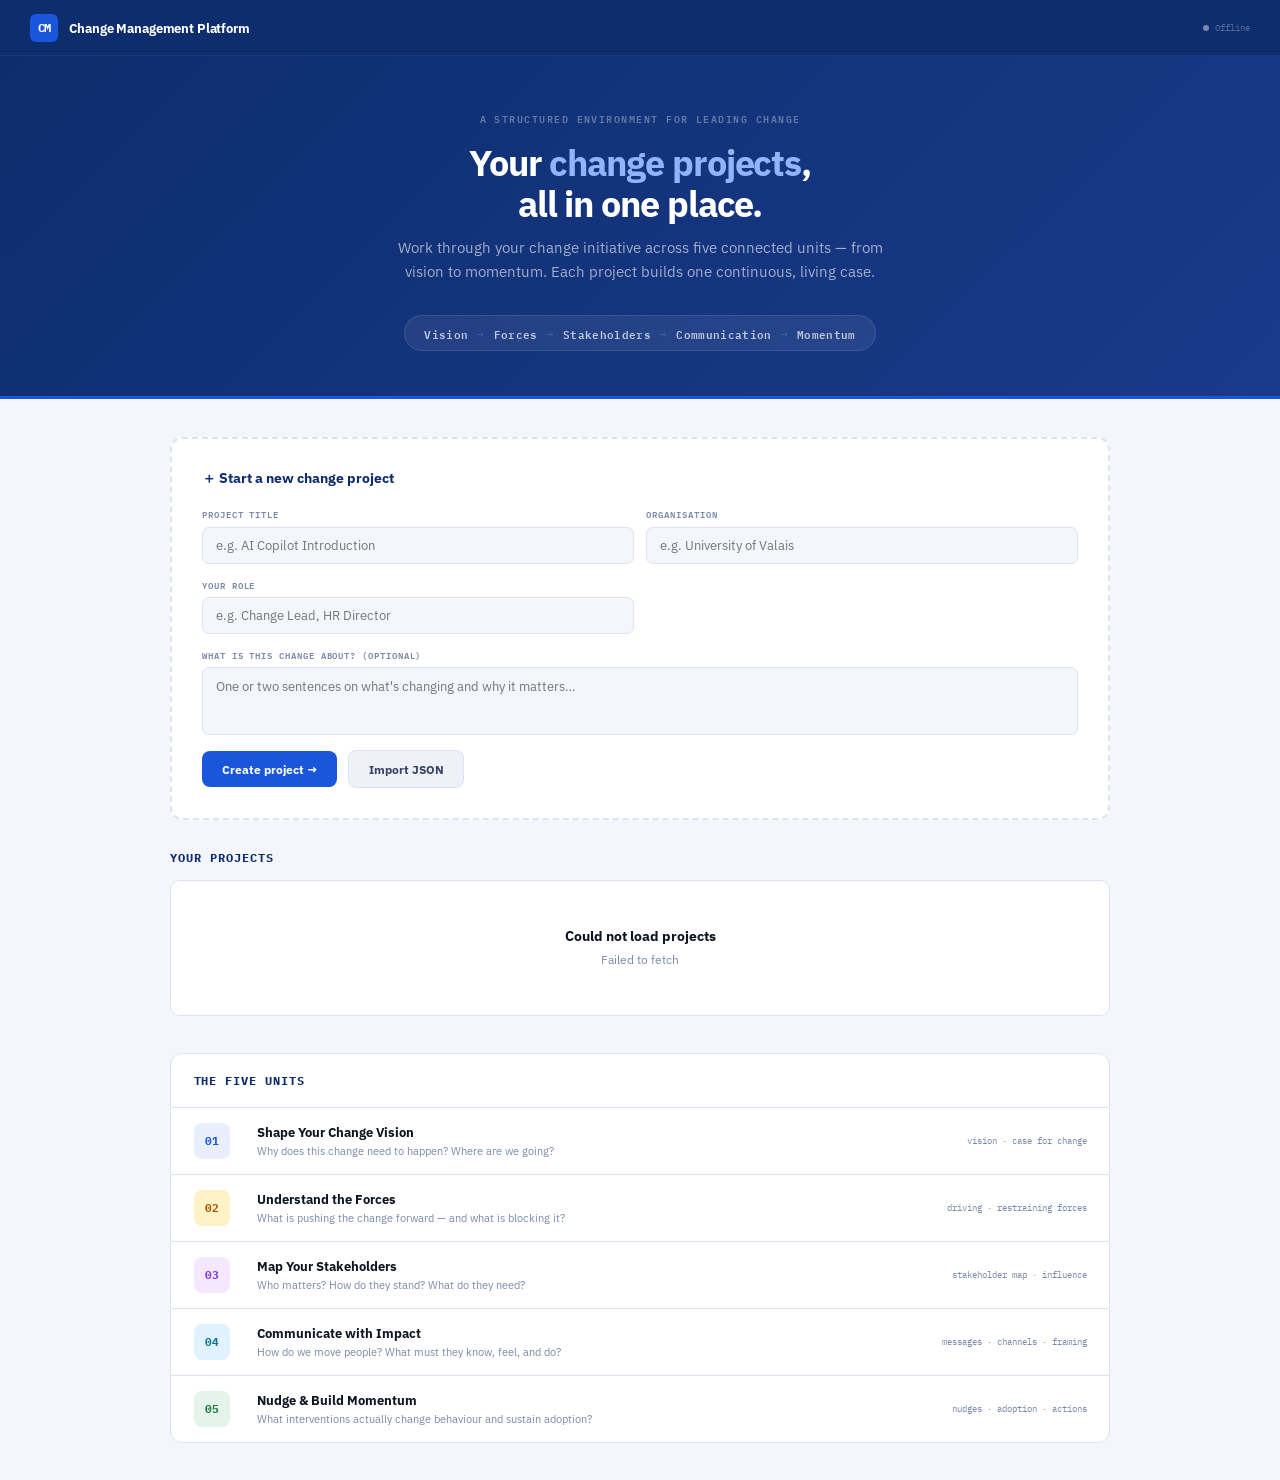
==== index.html @ e0fa2a68 "Add files via upload" ====
<!DOCTYPE html>
<html lang="en">
<head>
<meta charset="UTF-8">
<meta name="viewport" content="width=device-width, initial-scale=1.0">
<title>Change Management Platform</title>
<link rel="preconnect" href="https://fonts.googleapis.com">
<link rel="preconnect" href="https://fonts.gstatic.com" crossorigin>
<link href="https://fonts.googleapis.com/css2?family=IBM+Plex+Mono:wght@400;500;600&family=IBM+Plex+Sans:wght@300;400;500;600;700&display=swap" rel="stylesheet">
<style>
:root {
  --navy:      #0d2d6e;
  --blue:      #1a56db;
  --blue-dk:   #1244b8;
  --blue-lt:   #e8eefb;
  --text:      #0f1623;
  --body:      #3a4460;
  --muted:     #7a8aaa;
  --rule:      #dde3f0;
  --bg:        #f4f6fb;
  --surface:   #ffffff;
  --bg-grey:   #eef1f8;
  --support:   #1a7a3a;
  --support-lt:#e4f4ea;
  --resist:    #c0392b;
  --resist-lt: #fde8e8;
  --amber:     #b45309;
  --amber-lt:  #fef3c7;
  --sans: 'IBM Plex Sans', system-ui, sans-serif;
  --mono: 'IBM Plex Mono', monospace;
}
*, *::before, *::after { box-sizing: border-box; margin: 0; padding: 0; }
html { font-size: 15px; scroll-behavior: smooth; }
body { font-family: var(--sans); background: var(--bg); color: var(--text); -webkit-font-smoothing: antialiased; min-height: 100vh; }

/* ── NAV ── */
nav {
  background: var(--navy); height: 56px; padding: 0 2rem;
  display: flex; align-items: center; justify-content: space-between;
  border-bottom: 1px solid rgba(255,255,255,0.06); position: sticky; top: 0; z-index: 50;
}
.nav-brand { display: flex; align-items: center; gap: 0.75rem; }
.nav-logo {
  width: 28px; height: 28px; background: var(--blue);
  border-radius: 6px; display: flex; align-items: center; justify-content: center;
  font-size: 0.8rem; font-weight: 800; color: #fff; font-family: var(--mono);
  letter-spacing: -0.05em;
}
.nav-name { font-size: 0.88rem; font-weight: 700; color: #fff; letter-spacing: -0.01em; }
.nav-right { display: flex; align-items: center; gap: 0.75rem; }
.nav-status { font-family: var(--mono); font-size: 0.62rem; color: rgba(255,255,255,0.3); display: flex; align-items: center; gap: 0.4rem; }
.status-dot { width: 6px; height: 6px; border-radius: 50%; background: var(--muted); }
.status-dot.live { background: #22c55e; }

/* ── HERO ── */
.hero {
  background: linear-gradient(135deg, var(--navy) 0%, #1a3a8a 100%);
  padding: 3.5rem 2rem 3rem;
  text-align: center;
  border-bottom: 3px solid var(--blue);
}
.hero-eyebrow {
  font-family: var(--mono); font-size: 0.65rem; font-weight: 600;
  letter-spacing: 0.15em; text-transform: uppercase;
  color: rgba(255,255,255,0.35); margin-bottom: 1rem;
}
.hero-title {
  font-size: 2.4rem; font-weight: 800; color: #fff;
  letter-spacing: -0.03em; line-height: 1.15; margin-bottom: 0.75rem;
}
.hero-title span { color: #93b4f8; }
.hero-sub {
  font-size: 1rem; color: rgba(255,255,255,0.6);
  max-width: 520px; margin: 0 auto 2rem; line-height: 1.65;
}
.hero-journey {
  display: inline-flex; align-items: center; gap: 0;
  background: rgba(255,255,255,0.07); border: 1px solid rgba(255,255,255,0.1);
  border-radius: 100px; padding: 0.5rem 1.25rem;
  font-size: 0.75rem; color: rgba(255,255,255,0.5);
  font-family: var(--mono); letter-spacing: 0.03em;
}
.hero-journey-step { color: rgba(255,255,255,0.7); font-weight: 600; }
.hero-journey-sep { margin: 0 0.6rem; opacity: 0.3; }

/* ── MAIN ── */
.main { max-width: 1000px; margin: 0 auto; padding: 2.5rem 2rem; }

/* ── NEW PROJECT ── */
.new-project-card {
  background: var(--surface); border: 2px dashed var(--rule);
  border-radius: 12px; padding: 2rem;
  margin-bottom: 2rem; transition: border-color 0.15s;
}
.new-project-card:focus-within { border-color: var(--blue); }
.new-project-title {
  font-size: 0.9rem; font-weight: 700; color: var(--navy);
  margin-bottom: 1.25rem; display: flex; align-items: center; gap: 0.5rem;
}
.new-project-grid { display: grid; grid-template-columns: 1fr 1fr; gap: 0.85rem; margin-bottom: 1rem; }
.field-group { display: flex; flex-direction: column; gap: 0.3rem; }
.field-group.full { grid-column: span 2; }
.label { font-family: var(--mono); font-size: 0.62rem; font-weight: 600; letter-spacing: 0.1em; text-transform: uppercase; color: var(--muted); }
.field-input, .field-textarea {
  font-family: var(--sans); font-size: 0.85rem;
  padding: 0.6rem 0.85rem; border: 1.5px solid var(--rule);
  border-radius: 7px; background: var(--bg); color: var(--text);
  transition: border-color 0.15s, background 0.15s; width: 100%;
}
.field-input:focus, .field-textarea:focus {
  outline: none; border-color: var(--blue);
  background: var(--surface); box-shadow: 0 0 0 3px rgba(26,86,219,0.08);
}
.field-textarea { resize: none; height: 68px; line-height: 1.5; }
.btn {
  display: inline-flex; align-items: center; justify-content: center; gap: 0.4rem;
  padding: 0.65rem 1.3rem; border-radius: 8px;
  font-family: var(--sans); font-size: 0.82rem; font-weight: 700;
  cursor: pointer; border: none; transition: all 0.18s; text-decoration: none;
}
.btn-primary { background: var(--blue); color: #fff; }
.btn-primary:hover { background: var(--blue-dk); }
.btn-primary:disabled { opacity: 0.5; cursor: not-allowed; }
.btn-secondary { background: var(--bg-grey); color: var(--body); border: 1.5px solid var(--rule); }
.btn-secondary:hover { background: var(--blue-lt); color: var(--blue); border-color: var(--blue); }
.btn-ghost { background: none; color: var(--muted); border: 1.5px solid transparent; font-size: 0.75rem; padding: 0.4rem 0.75rem; }
.btn-ghost:hover { color: var(--resist); border-color: rgba(192,57,43,0.2); background: var(--resist-lt); }
.btn-sm { padding: 0.38rem 0.85rem; font-size: 0.73rem; border-radius: 6px; }

/* ── PROJECTS LIST ── */
.projects-header {
  display: flex; align-items: center; justify-content: space-between;
  margin-bottom: 1rem;
}
.projects-header-title {
  font-size: 0.8rem; font-weight: 700; color: var(--navy);
  text-transform: uppercase; letter-spacing: 0.08em; font-family: var(--mono);
}
.projects-count { font-family: var(--mono); font-size: 0.7rem; color: var(--muted); }

.projects-empty {
  background: var(--surface); border: 1px solid var(--rule);
  border-radius: 10px; padding: 3rem 2rem; text-align: center;
}
.projects-empty-icon { font-size: 2.5rem; margin-bottom: 0.75rem; }
.projects-empty-title { font-size: 0.95rem; font-weight: 700; color: var(--text); margin-bottom: 0.35rem; }
.projects-empty-sub { font-size: 0.82rem; color: var(--muted); line-height: 1.6; }

.project-card {
  background: var(--surface); border: 1.5px solid var(--rule);
  border-radius: 12px; padding: 1.5rem;
  margin-bottom: 0.85rem; transition: all 0.15s; cursor: pointer;
  display: grid; grid-template-columns: 1fr auto; gap: 1rem; align-items: start;
}
.project-card:hover { border-color: var(--blue); box-shadow: 0 4px 16px rgba(13,45,110,0.07); transform: translateY(-1px); }
.project-card-org {
  font-family: var(--mono); font-size: 0.62rem; font-weight: 600;
  letter-spacing: 0.1em; text-transform: uppercase; color: var(--muted);
  margin-bottom: 0.3rem;
}
.project-card-title { font-size: 1rem; font-weight: 700; color: var(--navy); margin-bottom: 0.4rem; line-height: 1.3; }
.project-card-summary { font-size: 0.78rem; color: var(--body); line-height: 1.5; margin-bottom: 0.85rem; }

.project-card-meta { display: flex; align-items: center; gap: 0.75rem; flex-wrap: wrap; }
.project-card-date { font-family: var(--mono); font-size: 0.62rem; color: var(--muted); }

/* Progress bar */
.progress-wrap { display: flex; align-items: center; gap: 0.6rem; }
.progress-track {
  display: flex; gap: 3px;
}
.progress-seg {
  width: 22px; height: 5px; border-radius: 3px;
  background: var(--rule); transition: background 0.2s;
}
.progress-seg.done { background: var(--blue); }
.progress-seg.active { background: var(--blue-lt); border: 1.5px solid var(--blue); }
.progress-label { font-family: var(--mono); font-size: 0.62rem; color: var(--muted); }

.project-card-actions { display: flex; flex-direction: column; gap: 0.5rem; align-items: flex-end; }

/* Stage badge */
.stage-badge {
  font-family: var(--mono); font-size: 0.6rem; font-weight: 600;
  letter-spacing: 0.08em; text-transform: uppercase;
  padding: 0.22rem 0.65rem; border-radius: 100px;
}
.stage-unit_1 { background: var(--blue-lt); color: var(--blue); }
.stage-unit_2 { background: var(--amber-lt); color: var(--amber); }
.stage-unit_3 { background: #f3e8ff; color: #7c3aed; }
.stage-unit_4 { background: #e0f2fe; color: #0e7490; }
.stage-unit_5 { background: var(--support-lt); color: var(--support); }
.stage-complete { background: var(--support-lt); color: var(--support); }

/* ── UNIT OVERVIEW ── */
.units-overview {
  background: var(--surface); border: 1px solid var(--rule);
  border-radius: 12px; overflow: hidden; margin-top: 2.5rem;
}
.units-overview-head {
  padding: 1.25rem 1.5rem; border-bottom: 1px solid var(--rule);
  font-size: 0.8rem; font-weight: 700; color: var(--navy);
  text-transform: uppercase; letter-spacing: 0.08em; font-family: var(--mono);
}
.unit-row {
  display: grid; grid-template-columns: 48px 1fr auto;
  align-items: center; gap: 1rem;
  padding: 1rem 1.5rem; border-bottom: 1px solid var(--rule);
  transition: background 0.1s;
}
.unit-row:last-child { border-bottom: none; }
.unit-row:hover { background: var(--bg-grey); }
.unit-num {
  width: 36px; height: 36px; border-radius: 8px;
  display: flex; align-items: center; justify-content: center;
  font-family: var(--mono); font-size: 0.72rem; font-weight: 700;
  background: var(--bg-grey); color: var(--muted);
  flex-shrink: 0;
}
.unit-num.u1 { background: var(--blue-lt); color: var(--blue); }
.unit-num.u2 { background: var(--amber-lt); color: var(--amber); }
.unit-num.u3 { background: #f3e8ff; color: #7c3aed; }
.unit-num.u4 { background: #e0f2fe; color: #0e7490; }
.unit-num.u5 { background: var(--support-lt); color: var(--support); }
.unit-name { font-size: 0.88rem; font-weight: 700; color: var(--text); margin-bottom: 0.15rem; }
.unit-question { font-size: 0.75rem; color: var(--muted); }
.unit-output { font-family: var(--mono); font-size: 0.6rem; color: var(--muted); text-align: right; }

/* ── MODAL ── */
.modal-overlay {
  position: fixed; inset: 0; background: rgba(10,20,50,0.5);
  display: flex; align-items: center; justify-content: center;
  z-index: 100; opacity: 0; pointer-events: none; transition: opacity 0.2s;
}
.modal-overlay.visible { opacity: 1; pointer-events: all; }
.modal {
  background: var(--surface); border-radius: 14px;
  padding: 2rem; width: 480px; max-width: 95vw;
  box-shadow: 0 24px 64px rgba(10,20,50,0.2);
  transform: translateY(12px); transition: transform 0.2s;
}
.modal-overlay.visible .modal { transform: translateY(0); }
.modal-title { font-size: 1.05rem; font-weight: 800; color: var(--navy); margin-bottom: 0.35rem; }
.modal-sub { font-size: 0.8rem; color: var(--muted); margin-bottom: 1.5rem; line-height: 1.5; }
.modal-actions { display: flex; gap: 0.75rem; justify-content: flex-end; margin-top: 1.5rem; }

/* ── IMPORT ── */
.import-zone {
  border: 2px dashed var(--rule); border-radius: 8px;
  padding: 1.5rem; text-align: center; cursor: pointer;
  transition: all 0.15s; margin-top: 1.5rem;
}
.import-zone:hover { border-color: var(--blue); background: var(--blue-lt); }
.import-zone-text { font-size: 0.8rem; color: var(--muted); }

/* ── LOADING ── */
.skeleton {
  background: linear-gradient(90deg, var(--rule) 25%, var(--bg-grey) 50%, var(--rule) 75%);
  background-size: 200% 100%;
  animation: shimmer 1.4s infinite;
  border-radius: 6px;
}
@keyframes shimmer { 0% { background-position: 200% 0; } 100% { background-position: -200% 0; } }
.sk-card { height: 120px; margin-bottom: 0.85rem; border-radius: 12px; }

/* ── TOAST ── */
.toast {
  position: fixed; bottom: 1.5rem; right: 1.5rem;
  background: var(--navy); color: #fff; font-size: 0.8rem; font-weight: 500;
  padding: 0.75rem 1.25rem; border-radius: 8px;
  box-shadow: 0 8px 24px rgba(10,20,50,0.2);
  transform: translateY(80px); opacity: 0; transition: all 0.25s;
  z-index: 200; max-width: 320px;
}
.toast.show { transform: translateY(0); opacity: 1; }
.toast.success { background: var(--support); }
.toast.error { background: var(--resist); }

@media (max-width: 640px) {
  .hero-title { font-size: 1.75rem; }
  .new-project-grid { grid-template-columns: 1fr; }
  .field-group.full { grid-column: span 1; }
  .project-card { grid-template-columns: 1fr; }
  .project-card-actions { flex-direction: row; align-items: center; }
}
</style>
</head>
<body>

<!-- NAV -->
<nav>
  <div class="nav-brand">
    <div class="nav-logo">CM</div>
    <div class="nav-name">Change Management Platform</div>
  </div>
  <div class="nav-right">
    <div class="nav-status">
      <div class="status-dot" id="status-dot"></div>
      <span id="status-text">Connecting…</span>
    </div>
  </div>
</nav>

<!-- HERO -->
<div class="hero">
  <div class="hero-eyebrow">A structured environment for leading change</div>
  <h1 class="hero-title">Your <span>change projects</span>,<br>all in one place.</h1>
  <p class="hero-sub">Work through your change initiative across five connected units — from vision to momentum. Each project builds one continuous, living case.</p>
  <div class="hero-journey">
    <span class="hero-journey-step">Vision</span>
    <span class="hero-journey-sep">→</span>
    <span class="hero-journey-step">Forces</span>
    <span class="hero-journey-sep">→</span>
    <span class="hero-journey-step">Stakeholders</span>
    <span class="hero-journey-sep">→</span>
    <span class="hero-journey-step">Communication</span>
    <span class="hero-journey-sep">→</span>
    <span class="hero-journey-step">Momentum</span>
  </div>
</div>

<!-- MAIN -->
<div class="main">

  <!-- NEW PROJECT FORM -->
  <div class="new-project-card">
    <div class="new-project-title">＋ Start a new change project</div>
    <div class="new-project-grid">
      <div class="field-group">
        <label class="label">Project title</label>
        <input class="field-input" id="np-title" placeholder="e.g. AI Copilot Introduction" maxlength="120">
      </div>
      <div class="field-group">
        <label class="label">Organisation</label>
        <input class="field-input" id="np-org" placeholder="e.g. University of Valais" maxlength="120">
      </div>
      <div class="field-group">
        <label class="label">Your role</label>
        <input class="field-input" id="np-role" placeholder="e.g. Change Lead, HR Director" maxlength="120">
      </div>
      <div class="field-group">
        <!-- spacer -->
      </div>
      <div class="field-group full">
        <label class="label">What is this change about? (optional)</label>
        <textarea class="field-textarea" id="np-summary" placeholder="One or two sentences on what's changing and why it matters…"></textarea>
      </div>
    </div>
    <div style="display:flex;gap:0.75rem;align-items:center;flex-wrap:wrap;">
      <button class="btn btn-primary" id="btn-create" onclick="createProject()">Create project →</button>
      <label class="btn btn-secondary" style="cursor:pointer;">
        Import JSON <input type="file" accept=".json" style="display:none;" onchange="importProject(event)">
      </label>
    </div>
  </div>

  <!-- PROJECTS LIST -->
  <div class="projects-header">
    <div class="projects-header-title">Your projects</div>
    <div class="projects-count" id="projects-count"></div>
  </div>
  <div id="projects-list">
    <div class="skeleton sk-card"></div>
    <div class="skeleton sk-card" style="opacity:0.6;"></div>
  </div>

  <!-- UNIT OVERVIEW -->
  <div class="units-overview">
    <div class="units-overview-head">The Five Units</div>
    <div class="unit-row">
      <div class="unit-num u1">01</div>
      <div>
        <div class="unit-name">Shape Your Change Vision</div>
        <div class="unit-question">Why does this change need to happen? Where are we going?</div>
      </div>
      <div class="unit-output">vision · case for change</div>
    </div>
    <div class="unit-row">
      <div class="unit-num u2">02</div>
      <div>
        <div class="unit-name">Understand the Forces</div>
        <div class="unit-question">What is pushing the change forward — and what is blocking it?</div>
      </div>
      <div class="unit-output">driving · restraining forces</div>
    </div>
    <div class="unit-row">
      <div class="unit-num u3">03</div>
      <div>
        <div class="unit-name">Map Your Stakeholders</div>
        <div class="unit-question">Who matters? How do they stand? What do they need?</div>
      </div>
      <div class="unit-output">stakeholder map · influence</div>
    </div>
    <div class="unit-row">
      <div class="unit-num u4">04</div>
      <div>
        <div class="unit-name">Communicate with Impact</div>
        <div class="unit-question">How do we move people? What must they know, feel, and do?</div>
      </div>
      <div class="unit-output">messages · channels · framing</div>
    </div>
    <div class="unit-row">
      <div class="unit-num u5">05</div>
      <div>
        <div class="unit-name">Nudge &amp; Build Momentum</div>
        <div class="unit-question">What interventions actually change behaviour and sustain adoption?</div>
      </div>
      <div class="unit-output">nudges · adoption · actions</div>
    </div>
  </div>

</div>

<!-- DELETE CONFIRM MODAL -->
<div class="modal-overlay" id="delete-modal">
  <div class="modal">
    <div class="modal-title">Delete this project?</div>
    <div class="modal-sub">This will permanently delete the project and all its unit data. This cannot be undone.</div>
    <div class="modal-actions">
      <button class="btn btn-secondary" onclick="closeDeleteModal()">Cancel</button>
      <button class="btn btn-primary" style="background:var(--resist);" id="btn-confirm-delete" onclick="confirmDelete()">Delete project</button>
    </div>
  </div>
</div>

<!-- TOAST -->
<div class="toast" id="toast"></div>

<script src="cmt-client.js"></script>
<script>
'use strict';

const UNIT_FILES = {
  unit_1:   'unit1-vision.html',
  unit_2:   'unit2-forces.html',
  unit_3:   'unit3-stakeholders.html',
  unit_4:   'unit4-communication.html',
  unit_5:   'unit5-nudges.html',
  complete: 'unit1-vision.html',
};

const STAGE_LABELS = {
  unit_1:   'Unit 1 — Vision',
  unit_2:   'Unit 2 — Forces',
  unit_3:   'Unit 3 — Stakeholders',
  unit_4:   'Unit 4 — Communication',
  unit_5:   'Unit 5 — Momentum',
  complete: 'Complete',
};

const STAGE_TO_NUM = {
  unit_1: 1, unit_2: 2, unit_3: 3, unit_4: 4, unit_5: 5, complete: 5
};

let deleteTargetId = null;

// ── INIT ────────────────────────────────────────────────────────
async function init() {
  // Check Supabase connection
  const { ok } = await CMT.ping();
  const dot  = document.getElementById('status-dot');
  const text = document.getElementById('status-text');
  if (ok) {
    dot.classList.add('live');
    text.textContent = 'Connected';
  } else {
    text.textContent = 'Offline';
  }
  loadProjects();
}

// ── LOAD PROJECTS ────────────────────────────────────────────────
async function loadProjects() {
  const list = document.getElementById('projects-list');
  const count = document.getElementById('projects-count');

  try {
    const projects = await CMT.getProjects();
    count.textContent = `${projects.length} project${projects.length !== 1 ? 's' : ''}`;

    if (!projects.length) {
      list.innerHTML = `
        <div class="projects-empty">
          <div class="projects-empty-icon">📋</div>
          <div class="projects-empty-title">No projects yet</div>
          <div class="projects-empty-sub">Create your first change project above.<br>Each project works through all five units as one connected case.</div>
        </div>`;
      return;
    }

    list.innerHTML = projects.map(p => renderProjectCard(p)).join('');

  } catch (e) {
    list.innerHTML = `<div class="projects-empty"><div class="projects-empty-title">Could not load projects</div><div class="projects-empty-sub">${e.message}</div></div>`;
  }
}

function renderProjectCard(p) {
  const stageNum  = STAGE_TO_NUM[p.stage] || 1;
  const segs = [1,2,3,4,5].map(n => {
    const cls = n < stageNum ? 'done' : n === stageNum ? 'active' : '';
    return `<div class="progress-seg ${cls}"></div>`;
  }).join('');

  const updated = new Date(p.updated_at).toLocaleDateString('en-GB', {
    day: 'numeric', month: 'short', year: 'numeric'
  });

  return `
    <div class="project-card" onclick="openProject('${p.id}')">
      <div>
        ${p.organization ? `<div class="project-card-org">${esc(p.organization)}</div>` : ''}
        <div class="project-card-title">${esc(p.title)}</div>
        ${p.summary ? `<div class="project-card-summary">${esc(p.summary)}</div>` : ''}
        <div class="project-card-meta">
          <div class="progress-wrap">
            <div class="progress-track">${segs}</div>
            <div class="progress-label">${STAGE_LABELS[p.stage] || 'Unit 1'}</div>
          </div>
          <div class="project-card-date">Updated ${updated}</div>
        </div>
      </div>
      <div class="project-card-actions" onclick="event.stopPropagation()">
        <span class="stage-badge stage-${p.stage}">${STAGE_LABELS[p.stage] || 'Unit 1'}</span>
        <button class="btn btn-ghost btn-sm" onclick="promptDelete('${p.id}')">Delete</button>
      </div>
    </div>`;
}

// ── OPEN PROJECT ─────────────────────────────────────────────────
function openProject(projectId) {
  CMT.setCurrentProjectId(projectId);
  // Load projects data to find stage
  CMT.getProject(projectId).then(p => {
    if (!p) return;
    const file = UNIT_FILES[p.stage] || 'unit1-vision.html';
    window.location.href = `${file}?project=${projectId}`;
  });
}

// ── CREATE PROJECT ───────────────────────────────────────────────
async function createProject() {
  const title   = document.getElementById('np-title').value.trim();
  const org     = document.getElementById('np-org').value.trim();
  const role    = document.getElementById('np-role').value.trim();
  const summary = document.getElementById('np-summary').value.trim();

  if (!title) {
    document.getElementById('np-title').focus();
    showToast('Please give your project a title.', 'error');
    return;
  }

  const btn = document.getElementById('btn-create');
  btn.disabled = true;
  btn.textContent = 'Creating…';

  try {
    const project = await CMT.createProject({ title, organization: org, your_role: role, summary });
    showToast('Project created!', 'success');
    // Navigate to Unit 1
    window.location.href = `unit1-vision.html?project=${project.id}`;
  } catch (e) {
    showToast('Could not create project: ' + e.message, 'error');
    btn.disabled = false;
    btn.textContent = 'Create project →';
  }
}

// ── IMPORT ───────────────────────────────────────────────────────
async function importProject(event) {
  const file = event.target.files[0];
  if (!file) return;
  try {
    showToast('Importing…');
    const project = await CMT.importProject(file);
    showToast('Project imported!', 'success');
    await loadProjects();
  } catch (e) {
    showToast('Import failed: ' + e.message, 'error');
  }
  event.target.value = '';
}

// ── DELETE ───────────────────────────────────────────────────────
function promptDelete(projectId) {
  deleteTargetId = projectId;
  document.getElementById('delete-modal').classList.add('visible');
}
function closeDeleteModal() {
  deleteTargetId = null;
  document.getElementById('delete-modal').classList.remove('visible');
}
async function confirmDelete() {
  if (!deleteTargetId) return;
  try {
    await CMT.deleteProject(deleteTargetId);
    showToast('Project deleted.', 'success');
    closeDeleteModal();
    loadProjects();
  } catch (e) {
    showToast('Delete failed: ' + e.message, 'error');
  }
}

// ── TOAST ────────────────────────────────────────────────────────
function showToast(msg, type = '') {
  const t = document.getElementById('toast');
  t.textContent = msg;
  t.className = `toast show ${type}`;
  setTimeout(() => t.classList.remove('show'), 3200);
}

// ── UTILS ────────────────────────────────────────────────────────
function esc(s) {
  return String(s || '').replace(/&/g,'&amp;').replace(/</g,'&lt;').replace(/>/g,'&gt;').replace(/"/g,'&quot;');
}

// Close modal on overlay click
document.getElementById('delete-modal').addEventListener('click', function(e) {
  if (e.target === this) closeDeleteModal();
});

init();
</script>
</body>
</html>
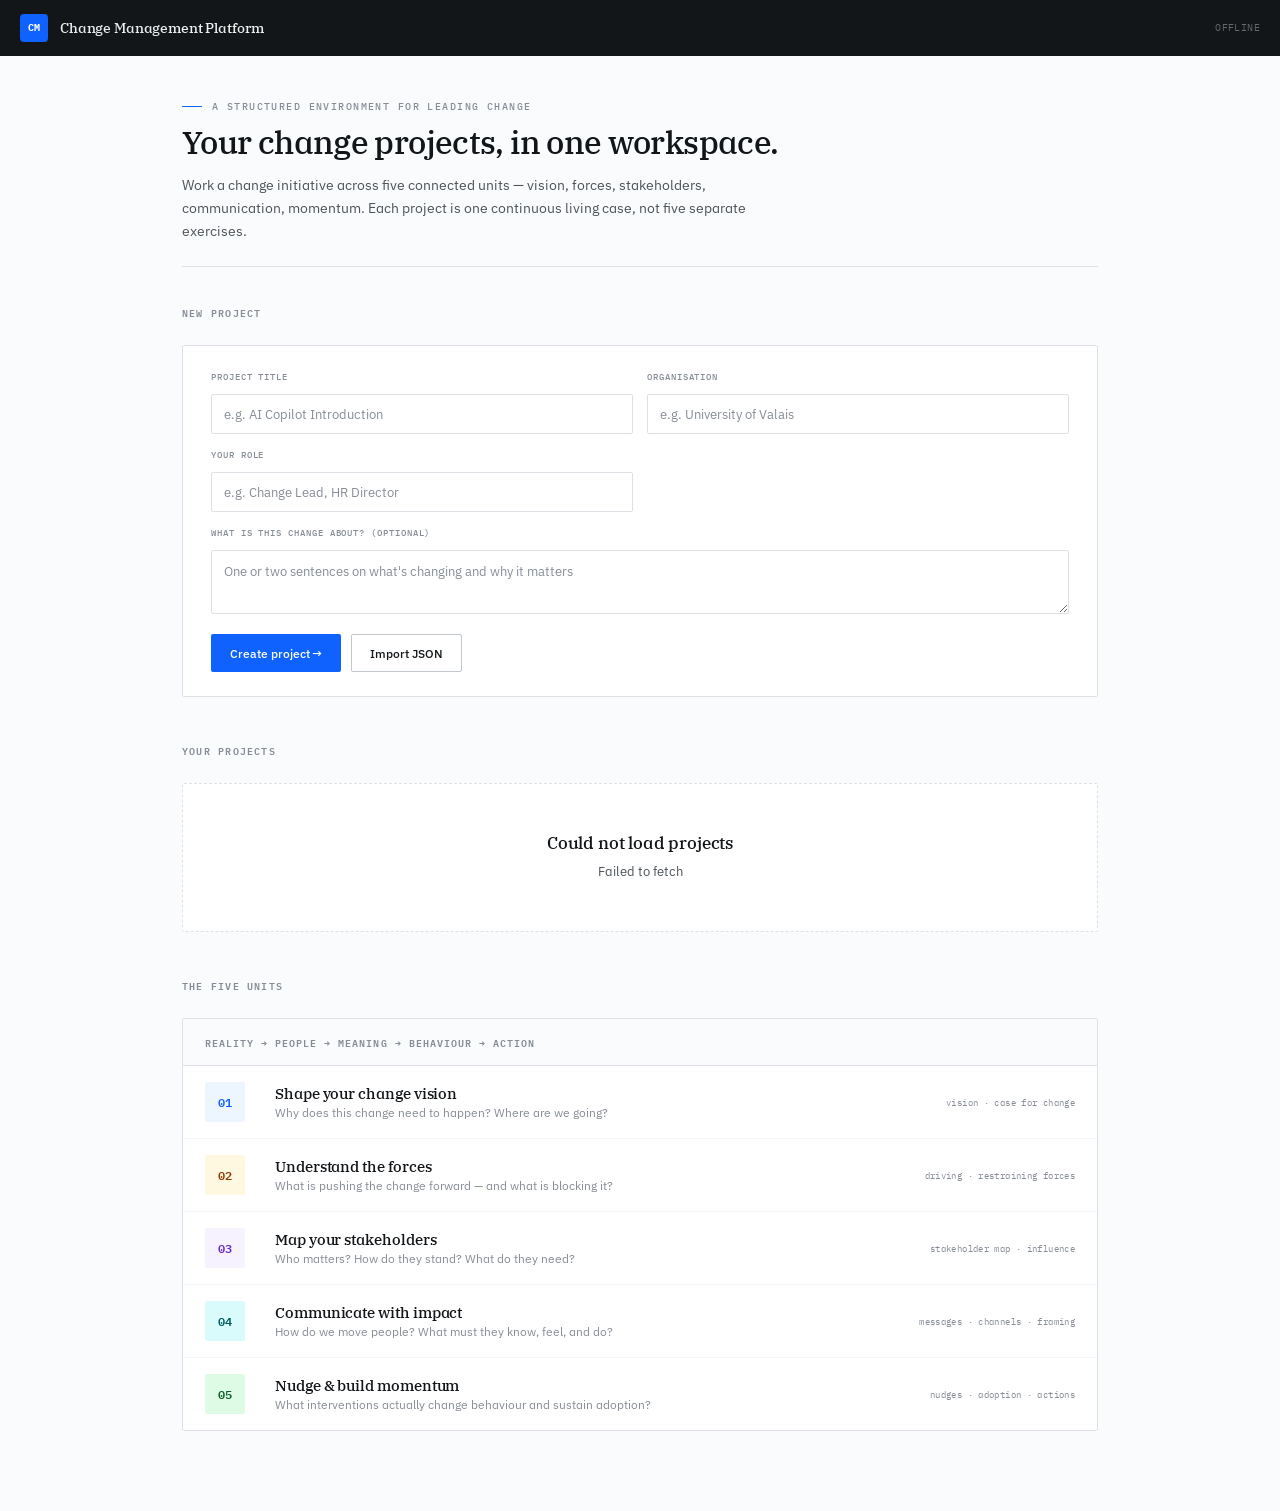
==== commit 74905ace: "update" ====
--- a/index.html
+++ b/index.html
@@ -4,373 +4,455 @@
 <meta charset="UTF-8">
 <meta name="viewport" content="width=device-width, initial-scale=1.0">
 <title>Change Management Platform</title>
-<link rel="preconnect" href="https://fonts.googleapis.com">
-<link rel="preconnect" href="https://fonts.gstatic.com" crossorigin>
-<link href="https://fonts.googleapis.com/css2?family=IBM+Plex+Mono:wght@400;500;600&family=IBM+Plex+Sans:wght@300;400;500;600;700&display=swap" rel="stylesheet">
+<link rel="stylesheet" href="cmt-shell.css">
 <style>
-:root {
-  --navy:      #0d2d6e;
-  --blue:      #1a56db;
-  --blue-dk:   #1244b8;
-  --blue-lt:   #e8eefb;
-  --text:      #0f1623;
-  --body:      #3a4460;
-  --muted:     #7a8aaa;
-  --rule:      #dde3f0;
-  --bg:        #f4f6fb;
-  --surface:   #ffffff;
-  --bg-grey:   #eef1f8;
-  --support:   #1a7a3a;
-  --support-lt:#e4f4ea;
-  --resist:    #c0392b;
-  --resist-lt: #fde8e8;
-  --amber:     #b45309;
-  --amber-lt:  #fef3c7;
-  --sans: 'IBM Plex Sans', system-ui, sans-serif;
-  --mono: 'IBM Plex Mono', monospace;
-}
-*, *::before, *::after { box-sizing: border-box; margin: 0; padding: 0; }
-html { font-size: 15px; scroll-behavior: smooth; }
-body { font-family: var(--sans); background: var(--bg); color: var(--text); -webkit-font-smoothing: antialiased; min-height: 100vh; }
-
-/* ── NAV ── */
-nav {
-  background: var(--navy); height: 56px; padding: 0 2rem;
-  display: flex; align-items: center; justify-content: space-between;
-  border-bottom: 1px solid rgba(255,255,255,0.06); position: sticky; top: 0; z-index: 50;
-}
-.nav-brand { display: flex; align-items: center; gap: 0.75rem; }
-.nav-logo {
-  width: 28px; height: 28px; background: var(--blue);
-  border-radius: 6px; display: flex; align-items: center; justify-content: center;
-  font-size: 0.8rem; font-weight: 800; color: #fff; font-family: var(--mono);
-  letter-spacing: -0.05em;
-}
-.nav-name { font-size: 0.88rem; font-weight: 700; color: #fff; letter-spacing: -0.01em; }
-.nav-right { display: flex; align-items: center; gap: 0.75rem; }
-.nav-status { font-family: var(--mono); font-size: 0.62rem; color: rgba(255,255,255,0.3); display: flex; align-items: center; gap: 0.4rem; }
-.status-dot { width: 6px; height: 6px; border-radius: 50%; background: var(--muted); }
-.status-dot.live { background: #22c55e; }
-
-/* ── HERO ── */
+/* Dashboard-specific — this page doesn't use the workspace sidebar.
+   Body needs to scroll (unit pages don't). */
+body { height: auto; overflow: auto; min-height: 100vh; display: block; background: var(--canvas); }
+
+.dash-wrap { max-width: 980px; margin: 0 auto; padding: 44px 32px 80px; }
+
+/* Hero — subtle, editorial, not a marketing splash */
 .hero {
-  background: linear-gradient(135deg, var(--navy) 0%, #1a3a8a 100%);
-  padding: 3.5rem 2rem 3rem;
-  text-align: center;
-  border-bottom: 3px solid var(--blue);
+  margin-bottom: 36px;
+  padding-bottom: 24px;
+  border-bottom: 1px solid var(--rule);
 }
 .hero-eyebrow {
-  font-family: var(--mono); font-size: 0.65rem; font-weight: 600;
-  letter-spacing: 0.15em; text-transform: uppercase;
-  color: rgba(255,255,255,0.35); margin-bottom: 1rem;
+  font-family: var(--mono);
+  font-size: 0.68rem;
+  font-weight: 500;
+  letter-spacing: 0.14em;
+  text-transform: uppercase;
+  color: var(--muted);
+  margin-bottom: 12px;
+  display: flex;
+  align-items: center;
+  gap: 10px;
+}
+.hero-eyebrow::before {
+  content: '';
+  width: 20px;
+  height: 1px;
+  background: var(--accent);
 }
 .hero-title {
-  font-size: 2.4rem; font-weight: 800; color: #fff;
-  letter-spacing: -0.03em; line-height: 1.15; margin-bottom: 0.75rem;
-}
-.hero-title span { color: #93b4f8; }
+  font-family: var(--serif);
+  font-size: 2.1rem;
+  font-weight: 500;
+  color: var(--ink);
+  letter-spacing: -0.02em;
+  line-height: 1.15;
+  margin-bottom: 12px;
+  max-width: 720px;
+}
 .hero-sub {
-  font-size: 1rem; color: rgba(255,255,255,0.6);
-  max-width: 520px; margin: 0 auto 2rem; line-height: 1.65;
-}
-.hero-journey {
-  display: inline-flex; align-items: center; gap: 0;
-  background: rgba(255,255,255,0.07); border: 1px solid rgba(255,255,255,0.1);
-  border-radius: 100px; padding: 0.5rem 1.25rem;
-  font-size: 0.75rem; color: rgba(255,255,255,0.5);
-  font-family: var(--mono); letter-spacing: 0.03em;
-}
-.hero-journey-step { color: rgba(255,255,255,0.7); font-weight: 600; }
-.hero-journey-sep { margin: 0 0.6rem; opacity: 0.3; }
-
-/* ── MAIN ── */
-.main { max-width: 1000px; margin: 0 auto; padding: 2.5rem 2rem; }
-
-/* ── NEW PROJECT ── */
-.new-project-card {
-  background: var(--surface); border: 2px dashed var(--rule);
-  border-radius: 12px; padding: 2rem;
-  margin-bottom: 2rem; transition: border-color 0.15s;
-}
-.new-project-card:focus-within { border-color: var(--blue); }
-.new-project-title {
-  font-size: 0.9rem; font-weight: 700; color: var(--navy);
-  margin-bottom: 1.25rem; display: flex; align-items: center; gap: 0.5rem;
-}
-.new-project-grid { display: grid; grid-template-columns: 1fr 1fr; gap: 0.85rem; margin-bottom: 1rem; }
-.field-group { display: flex; flex-direction: column; gap: 0.3rem; }
-.field-group.full { grid-column: span 2; }
-.label { font-family: var(--mono); font-size: 0.62rem; font-weight: 600; letter-spacing: 0.1em; text-transform: uppercase; color: var(--muted); }
-.field-input, .field-textarea {
-  font-family: var(--sans); font-size: 0.85rem;
-  padding: 0.6rem 0.85rem; border: 1.5px solid var(--rule);
-  border-radius: 7px; background: var(--bg); color: var(--text);
-  transition: border-color 0.15s, background 0.15s; width: 100%;
-}
-.field-input:focus, .field-textarea:focus {
-  outline: none; border-color: var(--blue);
-  background: var(--surface); box-shadow: 0 0 0 3px rgba(26,86,219,0.08);
-}
-.field-textarea { resize: none; height: 68px; line-height: 1.5; }
-.btn {
-  display: inline-flex; align-items: center; justify-content: center; gap: 0.4rem;
-  padding: 0.65rem 1.3rem; border-radius: 8px;
-  font-family: var(--sans); font-size: 0.82rem; font-weight: 700;
-  cursor: pointer; border: none; transition: all 0.18s; text-decoration: none;
-}
-.btn-primary { background: var(--blue); color: #fff; }
-.btn-primary:hover { background: var(--blue-dk); }
-.btn-primary:disabled { opacity: 0.5; cursor: not-allowed; }
-.btn-secondary { background: var(--bg-grey); color: var(--body); border: 1.5px solid var(--rule); }
-.btn-secondary:hover { background: var(--blue-lt); color: var(--blue); border-color: var(--blue); }
-.btn-ghost { background: none; color: var(--muted); border: 1.5px solid transparent; font-size: 0.75rem; padding: 0.4rem 0.75rem; }
-.btn-ghost:hover { color: var(--resist); border-color: rgba(192,57,43,0.2); background: var(--resist-lt); }
-.btn-sm { padding: 0.38rem 0.85rem; font-size: 0.73rem; border-radius: 6px; }
-
-/* ── PROJECTS LIST ── */
-.projects-header {
-  display: flex; align-items: center; justify-content: space-between;
-  margin-bottom: 1rem;
-}
-.projects-header-title {
-  font-size: 0.8rem; font-weight: 700; color: var(--navy);
-  text-transform: uppercase; letter-spacing: 0.08em; font-family: var(--mono);
-}
-.projects-count { font-family: var(--mono); font-size: 0.7rem; color: var(--muted); }
-
-.projects-empty {
-  background: var(--surface); border: 1px solid var(--rule);
-  border-radius: 10px; padding: 3rem 2rem; text-align: center;
-}
-.projects-empty-icon { font-size: 2.5rem; margin-bottom: 0.75rem; }
-.projects-empty-title { font-size: 0.95rem; font-weight: 700; color: var(--text); margin-bottom: 0.35rem; }
-.projects-empty-sub { font-size: 0.82rem; color: var(--muted); line-height: 1.6; }
-
+  font-size: 0.96rem;
+  color: var(--body);
+  line-height: 1.6;
+  max-width: 620px;
+}
+
+/* Section headers */
+.section-head {
+  display: flex;
+  align-items: baseline;
+  justify-content: space-between;
+  margin-bottom: 16px;
+  padding-bottom: 8px;
+}
+.section-title {
+  font-family: var(--mono);
+  font-size: 0.68rem;
+  font-weight: 600;
+  letter-spacing: 0.12em;
+  text-transform: uppercase;
+  color: var(--muted);
+}
+.section-meta {
+  font-family: var(--mono);
+  font-size: 0.7rem;
+  color: var(--muted);
+}
+
+/* New project form */
+.new-project {
+  background: var(--surface);
+  border: 1px solid var(--rule);
+  border-radius: 2px;
+  padding: 24px 28px;
+  margin-bottom: 44px;
+}
+.new-project-grid {
+  display: grid;
+  grid-template-columns: 1fr 1fr;
+  gap: 14px;
+  margin-bottom: 14px;
+}
+.new-project-field-full { grid-column: span 2; }
+.new-project-actions {
+  display: flex;
+  gap: 10px;
+  align-items: center;
+  flex-wrap: wrap;
+  padding-top: 6px;
+}
+.label-file {
+  display: inline-flex;
+  align-items: center;
+  gap: 6px;
+  padding: 10px 18px;
+  border-radius: 2px;
+  font-family: var(--sans);
+  font-size: 0.82rem;
+  font-weight: 500;
+  cursor: pointer;
+  border: 1px solid var(--g-30);
+  background: var(--surface);
+  color: var(--ink);
+  transition: all var(--t-fast);
+}
+.label-file:hover { background: var(--g-10); border-color: var(--g-50); }
+
+/* Projects list */
+.projects-list { margin-bottom: 44px; }
 .project-card {
-  background: var(--surface); border: 1.5px solid var(--rule);
-  border-radius: 12px; padding: 1.5rem;
-  margin-bottom: 0.85rem; transition: all 0.15s; cursor: pointer;
-  display: grid; grid-template-columns: 1fr auto; gap: 1rem; align-items: start;
-}
-.project-card:hover { border-color: var(--blue); box-shadow: 0 4px 16px rgba(13,45,110,0.07); transform: translateY(-1px); }
+  background: var(--surface);
+  border: 1px solid var(--rule);
+  border-radius: 2px;
+  padding: 18px 22px;
+  margin-bottom: 8px;
+  transition: all var(--t-fast);
+  cursor: pointer;
+  display: grid;
+  grid-template-columns: 1fr auto;
+  gap: 18px;
+  align-items: center;
+}
+.project-card:hover {
+  border-color: var(--accent);
+  box-shadow: 0 0 0 1px var(--accent);
+}
+.project-card-main { min-width: 0; }
 .project-card-org {
-  font-family: var(--mono); font-size: 0.62rem; font-weight: 600;
-  letter-spacing: 0.1em; text-transform: uppercase; color: var(--muted);
-  margin-bottom: 0.3rem;
-}
-.project-card-title { font-size: 1rem; font-weight: 700; color: var(--navy); margin-bottom: 0.4rem; line-height: 1.3; }
-.project-card-summary { font-size: 0.78rem; color: var(--body); line-height: 1.5; margin-bottom: 0.85rem; }
-
-.project-card-meta { display: flex; align-items: center; gap: 0.75rem; flex-wrap: wrap; }
-.project-card-date { font-family: var(--mono); font-size: 0.62rem; color: var(--muted); }
-
-/* Progress bar */
-.progress-wrap { display: flex; align-items: center; gap: 0.6rem; }
+  font-family: var(--mono);
+  font-size: 0.62rem;
+  font-weight: 500;
+  letter-spacing: 0.1em;
+  text-transform: uppercase;
+  color: var(--muted);
+  margin-bottom: 3px;
+}
+.project-card-title {
+  font-family: var(--serif);
+  font-size: 1.1rem;
+  font-weight: 500;
+  color: var(--ink);
+  margin-bottom: 6px;
+  line-height: 1.25;
+  letter-spacing: -0.01em;
+}
+.project-card-summary {
+  font-size: 0.82rem;
+  color: var(--body);
+  line-height: 1.55;
+  margin-bottom: 10px;
+  display: -webkit-box;
+  -webkit-line-clamp: 2;
+  -webkit-box-orient: vertical;
+  overflow: hidden;
+}
+.project-card-meta {
+  display: flex;
+  align-items: center;
+  gap: 14px;
+  flex-wrap: wrap;
+}
+.project-card-date {
+  font-family: var(--mono);
+  font-size: 0.66rem;
+  color: var(--muted);
+}
+
+/* Progress track */
 .progress-track {
-  display: flex; gap: 3px;
+  display: flex;
+  gap: 3px;
 }
 .progress-seg {
-  width: 22px; height: 5px; border-radius: 3px;
-  background: var(--rule); transition: background 0.2s;
-}
-.progress-seg.done { background: var(--blue); }
-.progress-seg.active { background: var(--blue-lt); border: 1.5px solid var(--blue); }
-.progress-label { font-family: var(--mono); font-size: 0.62rem; color: var(--muted); }
-
-.project-card-actions { display: flex; flex-direction: column; gap: 0.5rem; align-items: flex-end; }
+  width: 24px; height: 4px;
+  border-radius: 1px;
+  background: var(--rule);
+  transition: background var(--t-fast);
+}
+.progress-seg.done { background: var(--accent); }
+.progress-seg.active { background: var(--accent-lt); box-shadow: inset 0 0 0 1.5px var(--accent); }
+.progress-label {
+  font-family: var(--mono);
+  font-size: 0.64rem;
+  color: var(--muted);
+  margin-left: 8px;
+}
+
+.project-card-actions {
+  display: flex;
+  flex-direction: column;
+  gap: 8px;
+  align-items: flex-end;
+}
 
 /* Stage badge */
 .stage-badge {
-  font-family: var(--mono); font-size: 0.6rem; font-weight: 600;
-  letter-spacing: 0.08em; text-transform: uppercase;
-  padding: 0.22rem 0.65rem; border-radius: 100px;
-}
-.stage-unit_1 { background: var(--blue-lt); color: var(--blue); }
-.stage-unit_2 { background: var(--amber-lt); color: var(--amber); }
-.stage-unit_3 { background: #f3e8ff; color: #7c3aed; }
-.stage-unit_4 { background: #e0f2fe; color: #0e7490; }
-.stage-unit_5 { background: var(--support-lt); color: var(--support); }
-.stage-complete { background: var(--support-lt); color: var(--support); }
-
-/* ── UNIT OVERVIEW ── */
+  font-family: var(--mono);
+  font-size: 0.6rem;
+  font-weight: 600;
+  letter-spacing: 0.08em;
+  text-transform: uppercase;
+  padding: 3px 8px;
+  border-radius: 2px;
+}
+.stage-unit_1   { background: var(--u1-lt); color: var(--u1); }
+.stage-unit_2   { background: var(--u2-lt); color: var(--u2); }
+.stage-unit_3   { background: var(--u3-lt); color: var(--u3); }
+.stage-unit_4   { background: var(--u4-lt); color: var(--u4); }
+.stage-unit_5   { background: var(--u5-lt); color: var(--u5); }
+.stage-complete { background: var(--ok-lt); color: var(--ok); }
+
+/* Empty state */
+.projects-empty {
+  background: var(--surface);
+  border: 1px dashed var(--rule);
+  border-radius: 2px;
+  padding: 48px 24px;
+  text-align: center;
+}
+.projects-empty-label {
+  font-family: var(--mono);
+  font-size: 0.68rem;
+  font-weight: 500;
+  letter-spacing: 0.1em;
+  text-transform: uppercase;
+  color: var(--muted);
+  margin-bottom: 10px;
+}
+.projects-empty-title {
+  font-family: var(--serif);
+  font-size: 1.1rem;
+  font-weight: 500;
+  color: var(--ink);
+  margin-bottom: 8px;
+  letter-spacing: -0.01em;
+}
+.projects-empty-sub {
+  font-size: 0.86rem;
+  color: var(--body);
+  line-height: 1.6;
+  max-width: 360px;
+  margin: 0 auto;
+}
+
+/* Unit reference table */
 .units-overview {
-  background: var(--surface); border: 1px solid var(--rule);
-  border-radius: 12px; overflow: hidden; margin-top: 2.5rem;
+  background: var(--surface);
+  border: 1px solid var(--rule);
+  border-radius: 2px;
+  overflow: hidden;
 }
 .units-overview-head {
-  padding: 1.25rem 1.5rem; border-bottom: 1px solid var(--rule);
-  font-size: 0.8rem; font-weight: 700; color: var(--navy);
-  text-transform: uppercase; letter-spacing: 0.08em; font-family: var(--mono);
+  padding: 14px 22px;
+  background: var(--g-05);
+  border-bottom: 1px solid var(--rule);
+  font-family: var(--mono);
+  font-size: 0.68rem;
+  font-weight: 600;
+  color: var(--muted);
+  letter-spacing: 0.1em;
+  text-transform: uppercase;
 }
 .unit-row {
-  display: grid; grid-template-columns: 48px 1fr auto;
-  align-items: center; gap: 1rem;
-  padding: 1rem 1.5rem; border-bottom: 1px solid var(--rule);
-  transition: background 0.1s;
+  display: grid;
+  grid-template-columns: 52px 1fr auto;
+  align-items: center;
+  gap: 18px;
+  padding: 16px 22px;
+  border-bottom: 1px solid var(--rule-soft);
+  transition: background var(--t-fast);
 }
 .unit-row:last-child { border-bottom: none; }
-.unit-row:hover { background: var(--bg-grey); }
+.unit-row:hover { background: var(--g-05); }
 .unit-num {
-  width: 36px; height: 36px; border-radius: 8px;
-  display: flex; align-items: center; justify-content: center;
-  font-family: var(--mono); font-size: 0.72rem; font-weight: 700;
-  background: var(--bg-grey); color: var(--muted);
-  flex-shrink: 0;
-}
-.unit-num.u1 { background: var(--blue-lt); color: var(--blue); }
-.unit-num.u2 { background: var(--amber-lt); color: var(--amber); }
-.unit-num.u3 { background: #f3e8ff; color: #7c3aed; }
-.unit-num.u4 { background: #e0f2fe; color: #0e7490; }
-.unit-num.u5 { background: var(--support-lt); color: var(--support); }
-.unit-name { font-size: 0.88rem; font-weight: 700; color: var(--text); margin-bottom: 0.15rem; }
-.unit-question { font-size: 0.75rem; color: var(--muted); }
-.unit-output { font-family: var(--mono); font-size: 0.6rem; color: var(--muted); text-align: right; }
-
-/* ── MODAL ── */
+  width: 40px; height: 40px;
+  border-radius: 2px;
+  display: grid;
+  place-items: center;
+  font-family: var(--mono);
+  font-size: 0.78rem;
+  font-weight: 600;
+  background: var(--g-10);
+  color: var(--muted);
+}
+.unit-num.u1 { background: var(--u1-lt); color: var(--u1); }
+.unit-num.u2 { background: var(--u2-lt); color: var(--u2); }
+.unit-num.u3 { background: var(--u3-lt); color: var(--u3); }
+.unit-num.u4 { background: var(--u4-lt); color: var(--u4); }
+.unit-num.u5 { background: var(--u5-lt); color: var(--u5); }
+.unit-name {
+  font-family: var(--serif);
+  font-size: 1rem;
+  font-weight: 500;
+  color: var(--ink);
+  margin-bottom: 2px;
+  letter-spacing: -0.005em;
+}
+.unit-question { font-size: 0.8rem; color: var(--muted); }
+.unit-output {
+  font-family: var(--mono);
+  font-size: 0.62rem;
+  color: var(--muted);
+  text-align: right;
+  letter-spacing: 0.04em;
+}
+
+/* Modal */
 .modal-overlay {
-  position: fixed; inset: 0; background: rgba(10,20,50,0.5);
-  display: flex; align-items: center; justify-content: center;
-  z-index: 100; opacity: 0; pointer-events: none; transition: opacity 0.2s;
+  position: fixed;
+  inset: 0;
+  background: rgba(18,22,25,0.55);
+  display: grid;
+  place-items: center;
+  z-index: 100;
+  opacity: 0;
+  pointer-events: none;
+  transition: opacity var(--t-mid);
 }
 .modal-overlay.visible { opacity: 1; pointer-events: all; }
 .modal {
-  background: var(--surface); border-radius: 14px;
-  padding: 2rem; width: 480px; max-width: 95vw;
-  box-shadow: 0 24px 64px rgba(10,20,50,0.2);
-  transform: translateY(12px); transition: transform 0.2s;
+  background: var(--surface);
+  border-radius: 2px;
+  padding: 28px;
+  width: 460px;
+  max-width: 92vw;
+  box-shadow: 0 20px 60px rgba(0,0,0,0.25);
+  transform: translateY(12px);
+  transition: transform var(--t-mid);
 }
 .modal-overlay.visible .modal { transform: translateY(0); }
-.modal-title { font-size: 1.05rem; font-weight: 800; color: var(--navy); margin-bottom: 0.35rem; }
-.modal-sub { font-size: 0.8rem; color: var(--muted); margin-bottom: 1.5rem; line-height: 1.5; }
-.modal-actions { display: flex; gap: 0.75rem; justify-content: flex-end; margin-top: 1.5rem; }
-
-/* ── IMPORT ── */
-.import-zone {
-  border: 2px dashed var(--rule); border-radius: 8px;
-  padding: 1.5rem; text-align: center; cursor: pointer;
-  transition: all 0.15s; margin-top: 1.5rem;
-}
-.import-zone:hover { border-color: var(--blue); background: var(--blue-lt); }
-.import-zone-text { font-size: 0.8rem; color: var(--muted); }
-
-/* ── LOADING ── */
-.skeleton {
-  background: linear-gradient(90deg, var(--rule) 25%, var(--bg-grey) 50%, var(--rule) 75%);
+.modal-title {
+  font-family: var(--serif);
+  font-size: 1.15rem;
+  font-weight: 500;
+  color: var(--ink);
+  margin-bottom: 6px;
+  letter-spacing: -0.01em;
+}
+.modal-sub {
+  font-size: 0.85rem;
+  color: var(--body);
+  margin-bottom: 22px;
+  line-height: 1.55;
+}
+.modal-actions {
+  display: flex;
+  gap: 10px;
+  justify-content: flex-end;
+}
+
+/* Skeleton */
+.sk-card {
+  height: 96px;
+  margin-bottom: 8px;
+  border-radius: 2px;
+  background: linear-gradient(90deg, var(--g-10) 25%, var(--g-05) 50%, var(--g-10) 75%);
   background-size: 200% 100%;
   animation: shimmer 1.4s infinite;
-  border-radius: 6px;
-}
-@keyframes shimmer { 0% { background-position: 200% 0; } 100% { background-position: -200% 0; } }
-.sk-card { height: 120px; margin-bottom: 0.85rem; border-radius: 12px; }
-
-/* ── TOAST ── */
-.toast {
-  position: fixed; bottom: 1.5rem; right: 1.5rem;
-  background: var(--navy); color: #fff; font-size: 0.8rem; font-weight: 500;
-  padding: 0.75rem 1.25rem; border-radius: 8px;
-  box-shadow: 0 8px 24px rgba(10,20,50,0.2);
-  transform: translateY(80px); opacity: 0; transition: all 0.25s;
-  z-index: 200; max-width: 320px;
-}
-.toast.show { transform: translateY(0); opacity: 1; }
-.toast.success { background: var(--support); }
-.toast.error { background: var(--resist); }
+}
+@keyframes shimmer {
+  0% { background-position: 200% 0; }
+  100% { background-position: -200% 0; }
+}
+
+.btn-ghost { color: var(--muted); }
+.btn-ghost:hover { color: var(--danger); background: var(--danger-lt); }
 
 @media (max-width: 640px) {
-  .hero-title { font-size: 1.75rem; }
+  .hero-title { font-size: 1.5rem; }
   .new-project-grid { grid-template-columns: 1fr; }
-  .field-group.full { grid-column: span 1; }
+  .new-project-field-full { grid-column: span 1; }
   .project-card { grid-template-columns: 1fr; }
-  .project-card-actions { flex-direction: row; align-items: center; }
+  .project-card-actions { flex-direction: row; align-items: center; justify-content: space-between; }
 }
 </style>
 </head>
 <body>
 
-<!-- NAV -->
-<nav>
-  <div class="nav-brand">
-    <div class="nav-logo">CM</div>
-    <div class="nav-name">Change Management Platform</div>
-  </div>
-  <div class="nav-right">
-    <div class="nav-status">
-      <div class="status-dot" id="status-dot"></div>
-      <span id="status-text">Connecting…</span>
-    </div>
-  </div>
-</nav>
-
-<!-- HERO -->
-<div class="hero">
-  <div class="hero-eyebrow">A structured environment for leading change</div>
-  <h1 class="hero-title">Your <span>change projects</span>,<br>all in one place.</h1>
-  <p class="hero-sub">Work through your change initiative across five connected units — from vision to momentum. Each project builds one continuous, living case.</p>
-  <div class="hero-journey">
-    <span class="hero-journey-step">Vision</span>
-    <span class="hero-journey-sep">→</span>
-    <span class="hero-journey-step">Forces</span>
-    <span class="hero-journey-sep">→</span>
-    <span class="hero-journey-step">Stakeholders</span>
-    <span class="hero-journey-sep">→</span>
-    <span class="hero-journey-step">Communication</span>
-    <span class="hero-journey-sep">→</span>
-    <span class="hero-journey-step">Momentum</span>
-  </div>
-</div>
-
-<!-- MAIN -->
-<div class="main">
-
-  <!-- NEW PROJECT FORM -->
-  <div class="new-project-card">
-    <div class="new-project-title">＋ Start a new change project</div>
+<header class="topbar">
+  <a class="topbar-brand" href="index.html">
+    <span class="topbar-mark">CM</span>
+    <span class="topbar-title">Change Management Platform</span>
+  </a>
+  <div class="topbar-center"></div>
+  <div class="topbar-right">
+    <span class="save-indicator" id="status-text">Connecting</span>
+  </div>
+</header>
+
+<div class="dash-wrap">
+
+  <div class="hero">
+    <div class="hero-eyebrow">A structured environment for leading change</div>
+    <h1 class="hero-title">Your change projects, in one workspace.</h1>
+    <p class="hero-sub">Work a change initiative across five connected units — vision, forces, stakeholders, communication, momentum. Each project is one continuous living case, not five separate exercises.</p>
+  </div>
+
+  <div class="section-head">
+    <div class="section-title">New project</div>
+  </div>
+  <div class="new-project">
     <div class="new-project-grid">
-      <div class="field-group">
+      <div class="field-group" style="margin:0;">
         <label class="label">Project title</label>
         <input class="field-input" id="np-title" placeholder="e.g. AI Copilot Introduction" maxlength="120">
       </div>
-      <div class="field-group">
+      <div class="field-group" style="margin:0;">
         <label class="label">Organisation</label>
         <input class="field-input" id="np-org" placeholder="e.g. University of Valais" maxlength="120">
       </div>
-      <div class="field-group">
+      <div class="field-group" style="margin:0;">
         <label class="label">Your role</label>
         <input class="field-input" id="np-role" placeholder="e.g. Change Lead, HR Director" maxlength="120">
       </div>
-      <div class="field-group">
-        <!-- spacer -->
-      </div>
-      <div class="field-group full">
+      <div class="field-group new-project-field-full" style="margin:0;">
         <label class="label">What is this change about? (optional)</label>
-        <textarea class="field-textarea" id="np-summary" placeholder="One or two sentences on what's changing and why it matters…"></textarea>
-      </div>
-    </div>
-    <div style="display:flex;gap:0.75rem;align-items:center;flex-wrap:wrap;">
+        <textarea class="field-textarea" id="np-summary" style="min-height:64px;" placeholder="One or two sentences on what's changing and why it matters"></textarea>
+      </div>
+    </div>
+    <div class="new-project-actions">
       <button class="btn btn-primary" id="btn-create" onclick="createProject()">Create project →</button>
-      <label class="btn btn-secondary" style="cursor:pointer;">
-        Import JSON <input type="file" accept=".json" style="display:none;" onchange="importProject(event)">
+      <label class="label-file">
+        Import JSON
+        <input type="file" accept=".json" style="display:none;" onchange="importProject(event)">
       </label>
     </div>
   </div>
 
-  <!-- PROJECTS LIST -->
-  <div class="projects-header">
-    <div class="projects-header-title">Your projects</div>
-    <div class="projects-count" id="projects-count"></div>
-  </div>
-  <div id="projects-list">
-    <div class="skeleton sk-card"></div>
-    <div class="skeleton sk-card" style="opacity:0.6;"></div>
-  </div>
-
-  <!-- UNIT OVERVIEW -->
+  <div class="section-head">
+    <div class="section-title">Your projects</div>
+    <div class="section-meta" id="projects-count"></div>
+  </div>
+  <div class="projects-list" id="projects-list">
+    <div class="sk-card"></div>
+    <div class="sk-card" style="opacity:0.6;"></div>
+  </div>
+
+  <div class="section-head">
+    <div class="section-title">The five units</div>
+  </div>
   <div class="units-overview">
-    <div class="units-overview-head">The Five Units</div>
+    <div class="units-overview-head">Reality → People → Meaning → Behaviour → Action</div>
     <div class="unit-row">
       <div class="unit-num u1">01</div>
       <div>
-        <div class="unit-name">Shape Your Change Vision</div>
+        <div class="unit-name">Shape your change vision</div>
         <div class="unit-question">Why does this change need to happen? Where are we going?</div>
       </div>
       <div class="unit-output">vision · case for change</div>
@@ -378,7 +460,7 @@
     <div class="unit-row">
       <div class="unit-num u2">02</div>
       <div>
-        <div class="unit-name">Understand the Forces</div>
+        <div class="unit-name">Understand the forces</div>
         <div class="unit-question">What is pushing the change forward — and what is blocking it?</div>
       </div>
       <div class="unit-output">driving · restraining forces</div>
@@ -386,7 +468,7 @@
     <div class="unit-row">
       <div class="unit-num u3">03</div>
       <div>
-        <div class="unit-name">Map Your Stakeholders</div>
+        <div class="unit-name">Map your stakeholders</div>
         <div class="unit-question">Who matters? How do they stand? What do they need?</div>
       </div>
       <div class="unit-output">stakeholder map · influence</div>
@@ -394,7 +476,7 @@
     <div class="unit-row">
       <div class="unit-num u4">04</div>
       <div>
-        <div class="unit-name">Communicate with Impact</div>
+        <div class="unit-name">Communicate with impact</div>
         <div class="unit-question">How do we move people? What must they know, feel, and do?</div>
       </div>
       <div class="unit-output">messages · channels · framing</div>
@@ -402,7 +484,7 @@
     <div class="unit-row">
       <div class="unit-num u5">05</div>
       <div>
-        <div class="unit-name">Nudge &amp; Build Momentum</div>
+        <div class="unit-name">Nudge &amp; build momentum</div>
         <div class="unit-question">What interventions actually change behaviour and sustain adoption?</div>
       </div>
       <div class="unit-output">nudges · adoption · actions</div>
@@ -411,19 +493,17 @@
 
 </div>
 
-<!-- DELETE CONFIRM MODAL -->
 <div class="modal-overlay" id="delete-modal">
   <div class="modal">
     <div class="modal-title">Delete this project?</div>
     <div class="modal-sub">This will permanently delete the project and all its unit data. This cannot be undone.</div>
     <div class="modal-actions">
       <button class="btn btn-secondary" onclick="closeDeleteModal()">Cancel</button>
-      <button class="btn btn-primary" style="background:var(--resist);" id="btn-confirm-delete" onclick="confirmDelete()">Delete project</button>
+      <button class="btn btn-primary" style="background:var(--danger);" id="btn-confirm-delete" onclick="confirmDelete()">Delete project</button>
     </div>
   </div>
 </div>
 
-<!-- TOAST -->
 <div class="toast" id="toast"></div>
 
 <script src="cmt-client.js"></script>
@@ -438,143 +518,106 @@
   unit_5:   'unit5-nudges.html',
   complete: 'unit1-vision.html',
 };
-
 const STAGE_LABELS = {
-  unit_1:   'Unit 1 — Vision',
-  unit_2:   'Unit 2 — Forces',
-  unit_3:   'Unit 3 — Stakeholders',
-  unit_4:   'Unit 4 — Communication',
-  unit_5:   'Unit 5 — Momentum',
-  complete: 'Complete',
+  unit_1: 'Unit 1 — Vision', unit_2: 'Unit 2 — Forces', unit_3: 'Unit 3 — Stakeholders',
+  unit_4: 'Unit 4 — Communication', unit_5: 'Unit 5 — Momentum', complete: 'Complete',
 };
-
-const STAGE_TO_NUM = {
-  unit_1: 1, unit_2: 2, unit_3: 3, unit_4: 4, unit_5: 5, complete: 5
-};
+const STAGE_TO_NUM = { unit_1:1, unit_2:2, unit_3:3, unit_4:4, unit_5:5, complete:5 };
 
 let deleteTargetId = null;
 
-// ── INIT ────────────────────────────────────────────────────────
 async function init() {
-  // Check Supabase connection
   const { ok } = await CMT.ping();
-  const dot  = document.getElementById('status-dot');
   const text = document.getElementById('status-text');
-  if (ok) {
-    dot.classList.add('live');
-    text.textContent = 'Connected';
-  } else {
-    text.textContent = 'Offline';
-  }
+  if (ok) { text.textContent = 'Connected'; text.className = 'save-indicator saved'; }
+  else { text.textContent = 'Offline'; }
   loadProjects();
 }
 
-// ── LOAD PROJECTS ────────────────────────────────────────────────
 async function loadProjects() {
   const list = document.getElementById('projects-list');
   const count = document.getElementById('projects-count');
-
   try {
     const projects = await CMT.getProjects();
-    count.textContent = `${projects.length} project${projects.length !== 1 ? 's' : ''}`;
-
+    count.textContent = projects.length + ' project' + (projects.length !== 1 ? 's' : '');
     if (!projects.length) {
-      list.innerHTML = `
-        <div class="projects-empty">
-          <div class="projects-empty-icon">📋</div>
-          <div class="projects-empty-title">No projects yet</div>
-          <div class="projects-empty-sub">Create your first change project above.<br>Each project works through all five units as one connected case.</div>
-        </div>`;
+      list.innerHTML = '<div class="projects-empty">'
+        + '<div class="projects-empty-label">No projects yet</div>'
+        + '<div class="projects-empty-title">Start your first change project</div>'
+        + '<div class="projects-empty-sub">Each project works through all five units as one connected case.</div>'
+        + '</div>';
       return;
     }
-
     list.innerHTML = projects.map(p => renderProjectCard(p)).join('');
-
   } catch (e) {
-    list.innerHTML = `<div class="projects-empty"><div class="projects-empty-title">Could not load projects</div><div class="projects-empty-sub">${e.message}</div></div>`;
+    list.innerHTML = '<div class="projects-empty"><div class="projects-empty-title">Could not load projects</div><div class="projects-empty-sub">' + esc(e.message) + '</div></div>';
   }
 }
 
 function renderProjectCard(p) {
-  const stageNum  = STAGE_TO_NUM[p.stage] || 1;
+  const stageNum = STAGE_TO_NUM[p.stage] || 1;
   const segs = [1,2,3,4,5].map(n => {
     const cls = n < stageNum ? 'done' : n === stageNum ? 'active' : '';
-    return `<div class="progress-seg ${cls}"></div>`;
+    return '<div class="progress-seg ' + cls + '"></div>';
   }).join('');
-
-  const updated = new Date(p.updated_at).toLocaleDateString('en-GB', {
-    day: 'numeric', month: 'short', year: 'numeric'
-  });
-
-  return `
-    <div class="project-card" onclick="openProject('${p.id}')">
-      <div>
-        ${p.organization ? `<div class="project-card-org">${esc(p.organization)}</div>` : ''}
-        <div class="project-card-title">${esc(p.title)}</div>
-        ${p.summary ? `<div class="project-card-summary">${esc(p.summary)}</div>` : ''}
-        <div class="project-card-meta">
-          <div class="progress-wrap">
-            <div class="progress-track">${segs}</div>
-            <div class="progress-label">${STAGE_LABELS[p.stage] || 'Unit 1'}</div>
-          </div>
-          <div class="project-card-date">Updated ${updated}</div>
-        </div>
-      </div>
-      <div class="project-card-actions" onclick="event.stopPropagation()">
-        <span class="stage-badge stage-${p.stage}">${STAGE_LABELS[p.stage] || 'Unit 1'}</span>
-        <button class="btn btn-ghost btn-sm" onclick="promptDelete('${p.id}')">Delete</button>
-      </div>
-    </div>`;
-}
-
-// ── OPEN PROJECT ─────────────────────────────────────────────────
+  const updated = new Date(p.updated_at).toLocaleDateString('en-GB', { day:'numeric', month:'short', year:'numeric' });
+
+  return '<div class="project-card" onclick="openProject(\'' + p.id + '\')">'
+    + '<div class="project-card-main">'
+    +   (p.organization ? '<div class="project-card-org">' + esc(p.organization) + '</div>' : '')
+    +   '<div class="project-card-title">' + esc(p.title) + '</div>'
+    +   (p.summary ? '<div class="project-card-summary">' + esc(p.summary) + '</div>' : '')
+    +   '<div class="project-card-meta">'
+    +     '<div class="progress-track">' + segs + '</div>'
+    +     '<div class="progress-label">' + (STAGE_LABELS[p.stage] || 'Unit 1') + '</div>'
+    +     '<div class="project-card-date">Updated ' + updated + '</div>'
+    +   '</div>'
+    + '</div>'
+    + '<div class="project-card-actions" onclick="event.stopPropagation()">'
+    +   '<span class="stage-badge stage-' + p.stage + '">' + (STAGE_LABELS[p.stage] || 'Unit 1') + '</span>'
+    +   '<button class="btn btn-sm btn-ghost" onclick="promptDelete(\'' + p.id + '\')">Delete</button>'
+    + '</div>'
+    + '</div>';
+}
+
 function openProject(projectId) {
   CMT.setCurrentProjectId(projectId);
-  // Load projects data to find stage
   CMT.getProject(projectId).then(p => {
     if (!p) return;
     const file = UNIT_FILES[p.stage] || 'unit1-vision.html';
-    window.location.href = `${file}?project=${projectId}`;
+    window.location.href = file + '?project=' + projectId;
   });
 }
 
-// ── CREATE PROJECT ───────────────────────────────────────────────
 async function createProject() {
   const title   = document.getElementById('np-title').value.trim();
   const org     = document.getElementById('np-org').value.trim();
   const role    = document.getElementById('np-role').value.trim();
   const summary = document.getElementById('np-summary').value.trim();
-
   if (!title) {
     document.getElementById('np-title').focus();
     showToast('Please give your project a title.', 'error');
     return;
   }
-
   const btn = document.getElementById('btn-create');
-  btn.disabled = true;
-  btn.textContent = 'Creating…';
-
+  btn.disabled = true; btn.textContent = 'Creating';
   try {
     const project = await CMT.createProject({ title, organization: org, your_role: role, summary });
-    showToast('Project created!', 'success');
-    // Navigate to Unit 1
-    window.location.href = `unit1-vision.html?project=${project.id}`;
+    showToast('Project created.', 'ok');
+    window.location.href = 'unit1-vision.html?project=' + project.id;
   } catch (e) {
     showToast('Could not create project: ' + e.message, 'error');
-    btn.disabled = false;
-    btn.textContent = 'Create project →';
+    btn.disabled = false; btn.textContent = 'Create project →';
   }
 }
 
-// ── IMPORT ───────────────────────────────────────────────────────
 async function importProject(event) {
   const file = event.target.files[0];
   if (!file) return;
   try {
-    showToast('Importing…');
-    const project = await CMT.importProject(file);
-    showToast('Project imported!', 'success');
+    showToast('Importing');
+    await CMT.importProject(file);
+    showToast('Project imported.', 'ok');
     await loadProjects();
   } catch (e) {
     showToast('Import failed: ' + e.message, 'error');
@@ -582,7 +625,6 @@
   event.target.value = '';
 }
 
-// ── DELETE ───────────────────────────────────────────────────────
 function promptDelete(projectId) {
   deleteTargetId = projectId;
   document.getElementById('delete-modal').classList.add('visible');
@@ -595,7 +637,7 @@
   if (!deleteTargetId) return;
   try {
     await CMT.deleteProject(deleteTargetId);
-    showToast('Project deleted.', 'success');
+    showToast('Project deleted.', 'ok');
     closeDeleteModal();
     loadProjects();
   } catch (e) {
@@ -603,20 +645,14 @@
   }
 }
 
-// ── TOAST ────────────────────────────────────────────────────────
 function showToast(msg, type = '') {
   const t = document.getElementById('toast');
   t.textContent = msg;
-  t.className = `toast show ${type}`;
-  setTimeout(() => t.classList.remove('show'), 3200);
-}
-
-// ── UTILS ────────────────────────────────────────────────────────
-function esc(s) {
-  return String(s || '').replace(/&/g,'&amp;').replace(/</g,'&lt;').replace(/>/g,'&gt;').replace(/"/g,'&quot;');
-}
-
-// Close modal on overlay click
+  t.className = 'toast show ' + type;
+  setTimeout(() => t.classList.remove('show'), 3000);
+}
+function esc(s) { return String(s || '').replace(/&/g,'&amp;').replace(/</g,'&lt;').replace(/>/g,'&gt;').replace(/"/g,'&quot;'); }
+
 document.getElementById('delete-modal').addEventListener('click', function(e) {
   if (e.target === this) closeDeleteModal();
 });
--- a/cmt-shell.css
+++ b/cmt-shell.css
@@ -0,0 +1,590 @@
+/* ================================================================
+   CMT Shell — shared chrome for all unit pages
+   Tokens follow a Carbon-like scale with an editorial Anthropic twist.
+   Import once per page via <link rel="stylesheet" href="cmt-shell.css">.
+   ================================================================ */
+
+@import url('https://fonts.googleapis.com/css2?family=IBM+Plex+Mono:wght@400;500;600&family=IBM+Plex+Sans:wght@300;400;500;600;700&family=IBM+Plex+Serif:wght@400;500;600&display=swap');
+
+:root {
+  /* ── Grey scale (Carbon-inspired) ── */
+  --g-00: #ffffff;
+  --g-05: #fafbfc;
+  --g-10: #f2f4f8;
+  --g-20: #dde1e6;
+  --g-30: #c1c7cd;
+  --g-50: #878d96;
+  --g-70: #4d5358;
+  --g-90: #21272a;
+  --g-100: #121619;
+
+  /* ── Core ── */
+  --ink:     var(--g-100);
+  --body:    var(--g-70);
+  --muted:   var(--g-50);
+  --rule:    var(--g-20);
+  --rule-soft: var(--g-10);
+  --surface: var(--g-00);
+  --canvas:  var(--g-05);
+
+  /* ── Brand accent (primary action) ── */
+  --accent:     #0f62fe;
+  --accent-hv:  #0043ce;
+  --accent-lt:  #edf5ff;
+
+  /* ── Semantic ── */
+  --ok:      #24a148;
+  --ok-lt:   #defbe6;
+  --warn:    #f1c21b;
+  --warn-lt: #fcf4d6;
+  --danger:  #da1e28;
+  --danger-lt: #fff1f1;
+
+  /* ── Unit accents (used sparingly — borders, badges, eyebrows only) ── */
+  --u1: #0f62fe;   --u1-lt: #edf5ff;
+  --u2: #8a3800;   --u2-lt: #fff8e1;
+  --u3: #6929c4;   --u3-lt: #f6f2ff;
+  --u4: #005d5d;   --u4-lt: #d9fbfb;
+  --u5: #0e6027;   --u5-lt: #defbe6;
+
+  /* ── Typography ── */
+  --sans:  'IBM Plex Sans', system-ui, -apple-system, sans-serif;
+  --mono:  'IBM Plex Mono', ui-monospace, monospace;
+  --serif: 'IBM Plex Serif', 'Iowan Old Style', Georgia, serif;
+
+  /* ── Rhythm ── */
+  --h-topbar:  56px;
+  --h-tabbar:  40px;
+  --w-sidebar: 248px;
+
+  /* ── Motion ── */
+  --t-fast: 120ms cubic-bezier(.2,0,.38,.9);
+  --t-mid:  200ms cubic-bezier(.2,0,.38,.9);
+}
+
+*, *::before, *::after { box-sizing: border-box; margin: 0; padding: 0; }
+html { font-size: 15px; scroll-behavior: smooth; }
+body {
+  font-family: var(--sans);
+  background: var(--canvas);
+  color: var(--ink);
+  -webkit-font-smoothing: antialiased;
+  height: 100vh;
+  display: flex;
+  flex-direction: column;
+  overflow: hidden;
+  font-feature-settings: 'ss01', 'cv01';
+}
+
+/* ================================================================
+   TOPBAR — single 56px strip. Logo · project · save indicator.
+   Selector is `.topbar`, not `nav`, to avoid the global-tag trap
+   that broke the previous build.
+   ================================================================ */
+.topbar {
+  height: var(--h-topbar);
+  flex-shrink: 0;
+  background: var(--g-100);
+  color: var(--g-00);
+  display: grid;
+  grid-template-columns: auto 1fr auto;
+  align-items: center;
+  padding: 0 20px;
+  gap: 20px;
+  border-bottom: 1px solid transparent;
+  position: relative;
+  z-index: 50;
+}
+.topbar-brand {
+  display: flex;
+  align-items: center;
+  gap: 12px;
+  text-decoration: none;
+  color: inherit;
+}
+.topbar-mark {
+  width: 28px; height: 28px;
+  background: var(--accent);
+  border-radius: 4px;
+  display: grid; place-items: center;
+  font-family: var(--mono);
+  font-size: 0.68rem;
+  font-weight: 700;
+  letter-spacing: -0.04em;
+  color: #fff;
+  flex-shrink: 0;
+}
+.topbar-title {
+  font-family: var(--serif);
+  font-size: 0.95rem;
+  font-weight: 500;
+  letter-spacing: -0.01em;
+  color: rgba(255,255,255,0.92);
+}
+.topbar-center {
+  justify-self: center;
+  display: flex;
+  align-items: center;
+  gap: 12px;
+  min-width: 0;
+  max-width: 620px;
+  overflow: hidden;
+}
+.topbar-project {
+  font-size: 0.78rem;
+  font-weight: 500;
+  color: rgba(255,255,255,0.78);
+  white-space: nowrap;
+  overflow: hidden;
+  text-overflow: ellipsis;
+  max-width: 280px;
+}
+.topbar-sep {
+  color: rgba(255,255,255,0.28);
+  flex-shrink: 0;
+}
+.topbar-org {
+  font-family: var(--mono);
+  font-size: 0.7rem;
+  color: rgba(255,255,255,0.44);
+  text-transform: uppercase;
+  letter-spacing: 0.06em;
+  white-space: nowrap;
+  overflow: hidden;
+  text-overflow: ellipsis;
+}
+.topbar-right {
+  display: flex;
+  align-items: center;
+  gap: 14px;
+}
+.save-indicator {
+  font-family: var(--mono);
+  font-size: 0.66rem;
+  color: rgba(255,255,255,0.35);
+  letter-spacing: 0.04em;
+  text-transform: uppercase;
+  transition: color var(--t-mid);
+}
+.save-indicator.saving { color: rgba(255,200,0,0.7); }
+.save-indicator.saved  { color: rgba(120,230,150,0.75); }
+
+/* ================================================================
+   APP LAYOUT — sidebar + main
+   ================================================================ */
+.app-layout {
+  flex: 1;
+  display: flex;
+  min-height: 0;
+  overflow: hidden;
+}
+.unit-main {
+  flex: 1;
+  display: flex;
+  flex-direction: column;
+  min-height: 0;
+  min-width: 0;
+}
+
+/* ================================================================
+   SIDEBAR — 248px, all 5 units as equal peers
+   ================================================================ */
+.cmt-sb {
+  width: var(--w-sidebar);
+  flex-shrink: 0;
+  background: var(--surface);
+  border-right: 1px solid var(--rule);
+  display: flex;
+  flex-direction: column;
+  overflow: hidden;
+}
+.csb-home-strip {
+  display: flex;
+  align-items: center;
+  justify-content: space-between;
+  padding: 14px 20px;
+  border-bottom: 1px solid var(--rule);
+  flex-shrink: 0;
+}
+.csb-home {
+  display: inline-flex;
+  align-items: center;
+  gap: 8px;
+  text-decoration: none;
+  color: var(--muted);
+  font-family: var(--mono);
+  font-size: 0.66rem;
+  font-weight: 500;
+  letter-spacing: 0.08em;
+  text-transform: uppercase;
+  transition: color var(--t-fast);
+}
+.csb-home:hover { color: var(--ink); }
+.csb-home-arrow {
+  display: inline-block;
+  width: 16px;
+  font-size: 0.85rem;
+  line-height: 1;
+}
+
+.csb-project-block {
+  padding: 18px 20px 14px;
+  border-bottom: 1px solid var(--rule);
+  flex-shrink: 0;
+}
+.csb-project-label {
+  font-family: var(--mono);
+  font-size: 0.6rem;
+  font-weight: 500;
+  letter-spacing: 0.1em;
+  text-transform: uppercase;
+  color: var(--muted);
+  margin-bottom: 6px;
+}
+.csb-project-title {
+  font-family: var(--serif);
+  font-size: 1.02rem;
+  font-weight: 500;
+  color: var(--ink);
+  line-height: 1.25;
+  letter-spacing: -0.01em;
+  margin-bottom: 3px;
+  display: -webkit-box;
+  -webkit-line-clamp: 2;
+  -webkit-box-orient: vertical;
+  overflow: hidden;
+}
+.csb-project-org {
+  font-size: 0.74rem;
+  color: var(--muted);
+  white-space: nowrap;
+  overflow: hidden;
+  text-overflow: ellipsis;
+}
+
+.csb-ns {
+  padding: 14px 20px;
+  border-bottom: 1px solid var(--rule);
+  background: var(--g-05);
+  flex-shrink: 0;
+}
+.csb-ns-label {
+  font-family: var(--mono);
+  font-size: 0.58rem;
+  font-weight: 600;
+  letter-spacing: 0.1em;
+  text-transform: uppercase;
+  color: var(--accent);
+  margin-bottom: 5px;
+  display: flex;
+  align-items: center;
+  gap: 6px;
+}
+.csb-ns-label::before {
+  content: '';
+  width: 12px;
+  height: 1.5px;
+  background: var(--accent);
+}
+.csb-ns-text {
+  font-size: 0.76rem;
+  font-weight: 500;
+  color: var(--ink);
+  line-height: 1.45;
+  display: -webkit-box;
+  -webkit-line-clamp: 3;
+  -webkit-box-orient: vertical;
+  overflow: hidden;
+}
+
+.csb-section-label {
+  padding: 18px 20px 6px;
+  font-family: var(--mono);
+  font-size: 0.58rem;
+  font-weight: 600;
+  letter-spacing: 0.1em;
+  text-transform: uppercase;
+  color: var(--muted);
+}
+.csb-nav-list {
+  flex: 1;
+  overflow-y: auto;
+  padding: 0 8px 12px;
+  display: flex;
+  flex-direction: column;
+  gap: 1px;
+}
+.csb-nav-list::-webkit-scrollbar { width: 0; }
+
+.csb-item {
+  display: grid;
+  grid-template-columns: 28px 1fr 8px;
+  align-items: center;
+  gap: 10px;
+  padding: 9px 12px;
+  text-decoration: none;
+  color: var(--body);
+  border-radius: 3px;
+  transition: background var(--t-fast), color var(--t-fast);
+  position: relative;
+}
+.csb-item:hover {
+  background: var(--g-10);
+  color: var(--ink);
+}
+.csb-item.is-active {
+  background: var(--g-10);
+  color: var(--ink);
+}
+.csb-item.is-active::before {
+  content: '';
+  position: absolute;
+  left: -8px;
+  top: 4px;
+  bottom: 4px;
+  width: 3px;
+  background: var(--csb-accent, var(--accent));
+  border-radius: 0 2px 2px 0;
+}
+.csb-num {
+  font-family: var(--mono);
+  font-size: 0.64rem;
+  font-weight: 600;
+  letter-spacing: 0.02em;
+  color: var(--muted);
+  background: var(--g-10);
+  border-radius: 3px;
+  height: 22px;
+  display: grid;
+  place-items: center;
+  transition: all var(--t-fast);
+}
+.csb-item:hover .csb-num,
+.csb-item.is-active .csb-num {
+  background: var(--csb-accent, var(--accent));
+  color: #fff;
+}
+.csb-label {
+  font-size: 0.81rem;
+  font-weight: 500;
+  white-space: nowrap;
+  overflow: hidden;
+  text-overflow: ellipsis;
+}
+.csb-item.is-active .csb-label { font-weight: 600; }
+.csb-dot {
+  width: 6px; height: 6px;
+  border-radius: 50%;
+  background: var(--rule);
+  transition: background var(--t-fast);
+}
+.csb-item.has-data .csb-dot { background: var(--csb-accent, var(--accent)); }
+
+/* ================================================================
+   TABBAR — inside unit-main
+   ================================================================ */
+.tabbar {
+  background: var(--surface);
+  border-bottom: 1px solid var(--rule);
+  display: flex;
+  align-items: stretch;
+  flex-shrink: 0;
+  padding: 0 28px;
+  overflow-x: auto;
+  height: var(--h-tabbar);
+}
+.tabbar::-webkit-scrollbar { height: 0; }
+.tab-btn {
+  display: flex;
+  align-items: center;
+  gap: 8px;
+  padding: 0 16px;
+  font-family: var(--sans);
+  font-size: 0.78rem;
+  font-weight: 500;
+  color: var(--muted);
+  background: none;
+  border: none;
+  cursor: pointer;
+  border-bottom: 2px solid transparent;
+  margin-bottom: -1px;
+  transition: color var(--t-fast), border-color var(--t-fast);
+  white-space: nowrap;
+  letter-spacing: -0.002em;
+}
+.tab-btn:hover { color: var(--ink); }
+.tab-btn.active {
+  color: var(--ink);
+  border-bottom-color: var(--unit-accent, var(--accent));
+  font-weight: 600;
+}
+
+/* ================================================================
+   WORKSPACE + PANES
+   ================================================================ */
+.workspace {
+  flex: 1;
+  display: flex;
+  min-height: 0;
+  overflow: hidden;
+}
+.content {
+  flex: 1;
+  overflow-y: auto;
+  min-height: 0;
+}
+.pane { display: none; }
+.pane.active { display: block; }
+
+.wrap      { max-width: 820px;  margin: 0 auto; padding: 44px 40px 80px; }
+.wrap-wide { max-width: 1080px; margin: 0 auto; padding: 44px 40px 80px; }
+
+/* ================================================================
+   PANE HEADS — editorial, serif title, mono eyebrow
+   ================================================================ */
+.pane-head { margin-bottom: 32px; max-width: 680px; }
+.pane-eyebrow {
+  font-family: var(--mono);
+  font-size: 0.66rem;
+  font-weight: 600;
+  letter-spacing: 0.1em;
+  text-transform: uppercase;
+  color: var(--unit-accent, var(--accent));
+  margin-bottom: 10px;
+  display: flex;
+  align-items: center;
+  gap: 8px;
+}
+.pane-eyebrow::before {
+  content: '';
+  width: 18px;
+  height: 1.5px;
+  background: currentColor;
+}
+.pane-title {
+  font-family: var(--serif);
+  font-size: 1.65rem;
+  font-weight: 500;
+  color: var(--ink);
+  letter-spacing: -0.018em;
+  line-height: 1.2;
+  margin-bottom: 10px;
+}
+.pane-desc {
+  font-size: 0.92rem;
+  color: var(--body);
+  line-height: 1.6;
+  max-width: 620px;
+}
+
+/* ================================================================
+   FORM ELEMENTS — flat, border-bottom underline (Carbon style)
+   ================================================================ */
+.label {
+  font-family: var(--mono);
+  font-size: 0.62rem;
+  font-weight: 500;
+  letter-spacing: 0.1em;
+  text-transform: uppercase;
+  color: var(--muted);
+  margin-bottom: 5px;
+  display: block;
+}
+.field-input, .field-textarea, .field-select {
+  font-family: var(--sans);
+  font-size: 0.88rem;
+  color: var(--ink);
+  background: var(--surface);
+  border: 1px solid var(--rule);
+  padding: 10px 12px;
+  outline: none;
+  transition: border-color var(--t-fast), box-shadow var(--t-fast);
+  border-radius: 2px;
+  width: 100%;
+}
+.field-input:hover, .field-textarea:hover, .field-select:hover { border-color: var(--g-30); }
+.field-input:focus, .field-textarea:focus, .field-select:focus {
+  border-color: var(--accent);
+  box-shadow: inset 0 0 0 1px var(--accent);
+}
+.field-input::placeholder, .field-textarea::placeholder { color: var(--muted); }
+.field-textarea { resize: vertical; min-height: 84px; line-height: 1.55; }
+.field-group { display: flex; flex-direction: column; gap: 6px; margin-bottom: 18px; }
+.grid-2 { display: grid; grid-template-columns: 1fr 1fr; gap: 14px; }
+.grid-3 { display: grid; grid-template-columns: 1fr 1fr 1fr; gap: 14px; }
+.span-2 { grid-column: span 2; }
+
+/* ================================================================
+   NOTES / HINT BOXES — subtle, left rule, no chunky borders
+   ================================================================ */
+.hint-box {
+  background: var(--g-05);
+  border-left: 2px solid var(--accent);
+  padding: 14px 18px;
+  font-size: 0.85rem;
+  color: var(--body);
+  line-height: 1.6;
+  margin-bottom: 22px;
+  border-radius: 0 2px 2px 0;
+}
+.hint-box strong { color: var(--ink); font-weight: 600; }
+.hint-box.amber    { border-left-color: var(--u2); background: var(--u2-lt); }
+.hint-box.ok       { border-left-color: var(--u5); background: var(--u5-lt); }
+.hint-box.purple   { border-left-color: var(--u3); background: var(--u3-lt); }
+.hint-box.teal     { border-left-color: var(--u4); background: var(--u4-lt); }
+
+/* ================================================================
+   BUTTONS — Carbon-style, 2px radius, hard edges
+   ================================================================ */
+.btn {
+  display: inline-flex;
+  align-items: center;
+  justify-content: center;
+  gap: 8px;
+  padding: 10px 18px;
+  border-radius: 2px;
+  font-family: var(--sans);
+  font-size: 0.82rem;
+  font-weight: 500;
+  cursor: pointer;
+  border: 1px solid transparent;
+  transition: background var(--t-fast), border-color var(--t-fast), color var(--t-fast);
+  text-decoration: none;
+  letter-spacing: -0.003em;
+}
+.btn-primary { background: var(--accent); color: #fff; }
+.btn-primary:hover { background: var(--accent-hv); }
+.btn-primary:disabled { opacity: 0.4; cursor: not-allowed; }
+.btn-secondary { background: var(--surface); color: var(--ink); border-color: var(--g-30); }
+.btn-secondary:hover { background: var(--g-10); border-color: var(--g-50); }
+.btn-ghost { background: transparent; color: var(--muted); }
+.btn-ghost:hover { color: var(--danger); background: var(--danger-lt); }
+.btn-inverse { background: var(--g-100); color: #fff; }
+.btn-inverse:hover { background: var(--g-90); }
+.btn-sm { padding: 6px 12px; font-size: 0.75rem; }
+.btn.copied { background: var(--ok); color: #fff; border-color: var(--ok); }
+
+.divider { height: 1px; background: var(--rule); margin: 28px 0; }
+
+/* ================================================================
+   TOAST
+   ================================================================ */
+.toast {
+  position: fixed;
+  bottom: 24px; right: 24px;
+  background: var(--g-100);
+  color: #fff;
+  font-size: 0.82rem;
+  font-weight: 500;
+  padding: 12px 18px;
+  border-radius: 2px;
+  box-shadow: 0 12px 32px rgba(0,0,0,0.18);
+  transform: translateY(80px);
+  opacity: 0;
+  transition: transform var(--t-mid), opacity var(--t-mid);
+  z-index: 200;
+  max-width: 340px;
+}
+.toast.show { transform: translateY(0); opacity: 1; }
+.toast.ok    { background: var(--ok); }
+.toast.error { background: var(--danger); }
